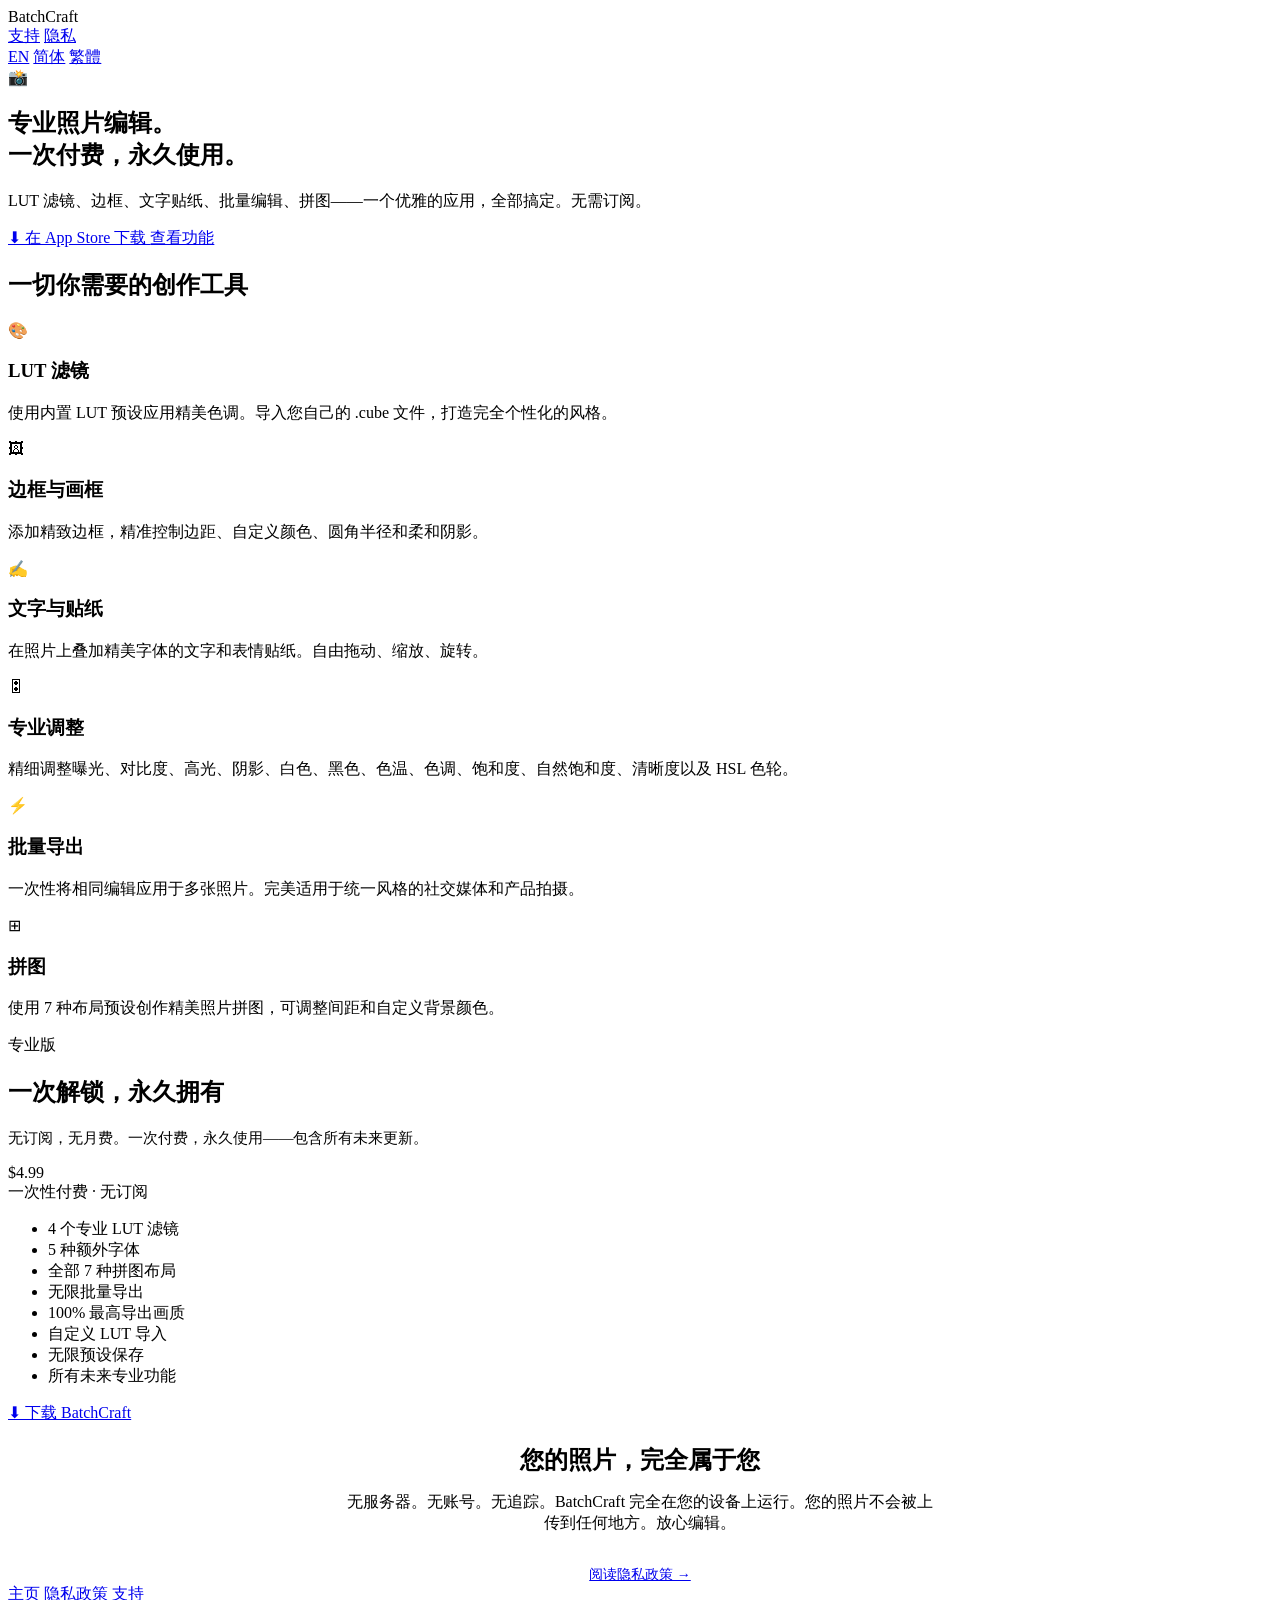
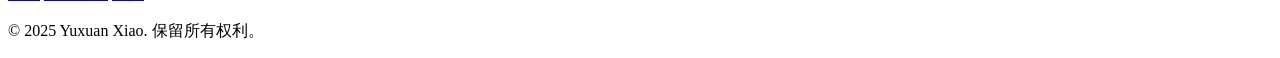
==== index-zh-hans.html @ 45fe2d6b "Create index-zh-hans.html" ====
<!DOCTYPE html>
<html lang="zh-Hans">
<head>
  <meta charset="UTF-8" />
  <meta name="viewport" content="width=device-width, initial-scale=1.0" />
  <title>BatchCraft — 专业 iPhone 照片编辑器</title>
  <meta name="description" content="BatchCraft 是 iPhone 上的专业照片编辑应用。强大的滤镜、边框、批量编辑和拼图功能。一次性专业版，无需订阅。" />
  <link rel="stylesheet" href="assets/style.css" />
</head>
<body>

<nav>
  <div class="nav-inner">
    <span class="nav-brand">BatchCraft</span>
    <div class="nav-links">
      <a href="support-zh-hans.html">支持</a>
      <a href="privacy-zh-hans.html">隐私</a>
      <div class="lang-switcher">
        <a href="index.html">EN</a>
        <a href="index-zh-hans.html" class="active">简体</a>
        <a href="index-zh-hant.html">繁體</a>
      </div>
    </div>
  </div>
</nav>

<!-- 主视觉 -->
<section class="hero">
  <div class="hero-icon">📸</div>
  <h1>专业照片编辑。<br /><span>一次付费，永久使用。</span></h1>
  <p>LUT 滤镜、边框、文字贴纸、批量编辑、拼图——一个优雅的应用，全部搞定。无需订阅。</p>
  <div class="cta-group">
    <a href="#" class="btn-primary">
      ⬇ 在 App Store 下载
    </a>
    <a href="#features" class="btn-secondary">查看功能</a>
  </div>
</section>

<div class="section-divider"></div>

<!-- 功能 -->
<section class="section" id="features">
  <div class="container">
    <h2 class="section-title">一切你需要的创作工具</h2>
    <div class="features-grid">

      <div class="feature-card">
        <div class="feature-icon">🎨</div>
        <h3>LUT 滤镜</h3>
        <p>使用内置 LUT 预设应用精美色调。导入您自己的 .cube 文件，打造完全个性化的风格。</p>
      </div>

      <div class="feature-card">
        <div class="feature-icon">🖼</div>
        <h3>边框与画框</h3>
        <p>添加精致边框，精准控制边距、自定义颜色、圆角半径和柔和阴影。</p>
      </div>

      <div class="feature-card">
        <div class="feature-icon">✍️</div>
        <h3>文字与贴纸</h3>
        <p>在照片上叠加精美字体的文字和表情贴纸。自由拖动、缩放、旋转。</p>
      </div>

      <div class="feature-card">
        <div class="feature-icon">🎛</div>
        <h3>专业调整</h3>
        <p>精细调整曝光、对比度、高光、阴影、白色、黑色、色温、色调、饱和度、自然饱和度、清晰度以及 HSL 色轮。</p>
      </div>

      <div class="feature-card">
        <div class="feature-icon">⚡</div>
        <h3>批量导出</h3>
        <p>一次性将相同编辑应用于多张照片。完美适用于统一风格的社交媒体和产品拍摄。</p>
      </div>

      <div class="feature-card">
        <div class="feature-icon">⊞</div>
        <h3>拼图</h3>
        <p>使用 7 种布局预设创作精美照片拼图，可调整间距和自定义背景颜色。</p>
      </div>

    </div>
  </div>
</section>

<div class="section-divider"></div>

<!-- 专业版 -->
<section class="section" id="pro">
  <div class="pro-callout">
    <span class="pro-badge">专业版</span>
    <h2>一次解锁，永久拥有</h2>
    <p style="color:var(--text-sec); font-size:0.95rem;">无订阅，无月费。一次付费，永久使用——包含所有未来更新。</p>
    <div class="price">$4.99</div>
    <div class="price-note">一次性付费 · 无订阅</div>
    <ul class="pro-features-list">
      <li>4 个专业 LUT 滤镜</li>
      <li>5 种额外字体</li>
      <li>全部 7 种拼图布局</li>
      <li>无限批量导出</li>
      <li>100% 最高导出画质</li>
      <li>自定义 LUT 导入</li>
      <li>无限预设保存</li>
      <li>所有未来专业功能</li>
    </ul>
    <a href="#" class="btn-primary">⬇ 下载 BatchCraft</a>
  </div>
</section>

<div class="section-divider"></div>

<!-- 隐私承诺 -->
<section class="section">
  <div class="container" style="text-align:center; max-width:600px; margin:0 auto;">
    <h2 class="section-title" style="margin-bottom:16px;">您的照片，完全属于您</h2>
    <p style="color:var(--text-sec);">无服务器。无账号。无追踪。BatchCraft 完全在您的设备上运行。您的照片不会被上传到任何地方。放心编辑。</p>
    <a href="privacy-zh-hans.html" style="display:inline-block; margin-top:16px; font-size:0.875rem;">阅读隐私政策 →</a>
  </div>
</section>

<footer>
  <div class="footer-links">
    <a href="index-zh-hans.html">主页</a>
    <a href="privacy-zh-hans.html">隐私政策</a>
    <a href="support-zh-hans.html">支持</a>
  </div>
  <p>© 2025 Yuxuan Xiao. 保留所有权利。</p>
</footer>

</body>
</html>
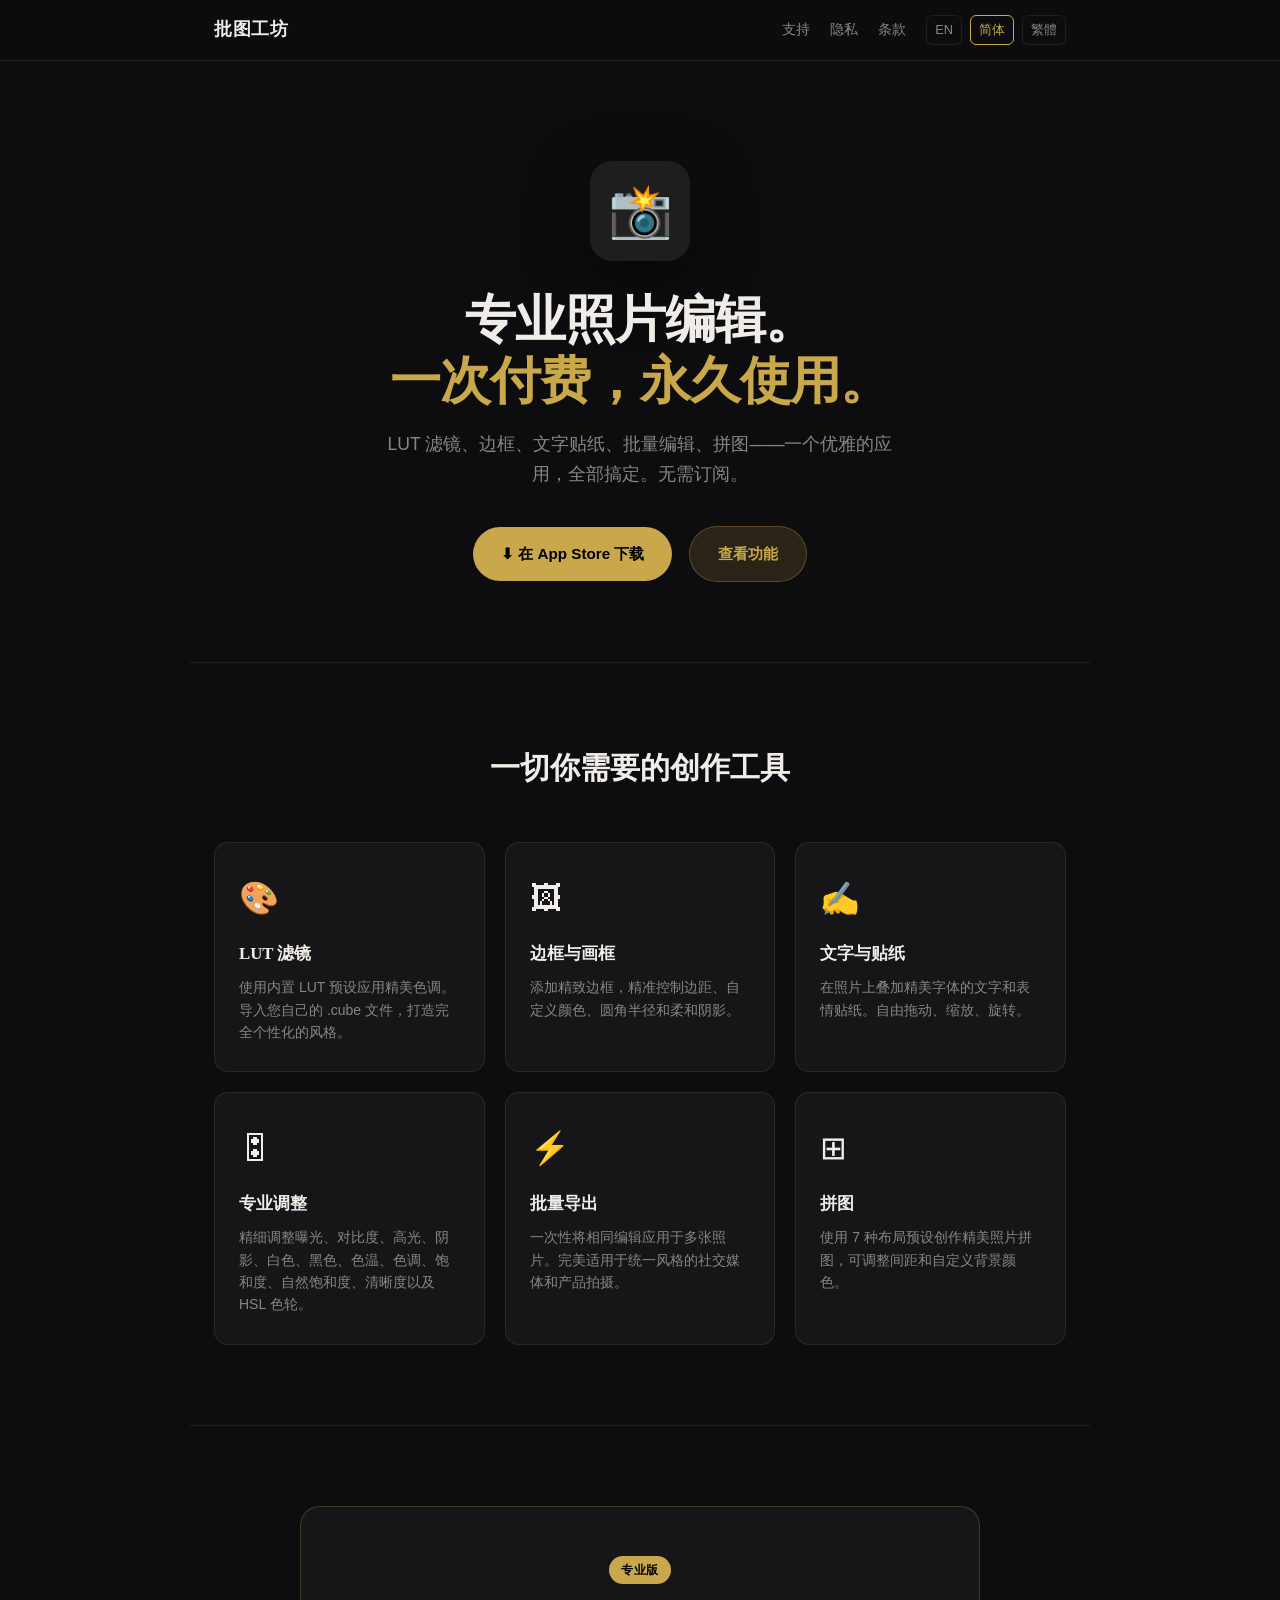
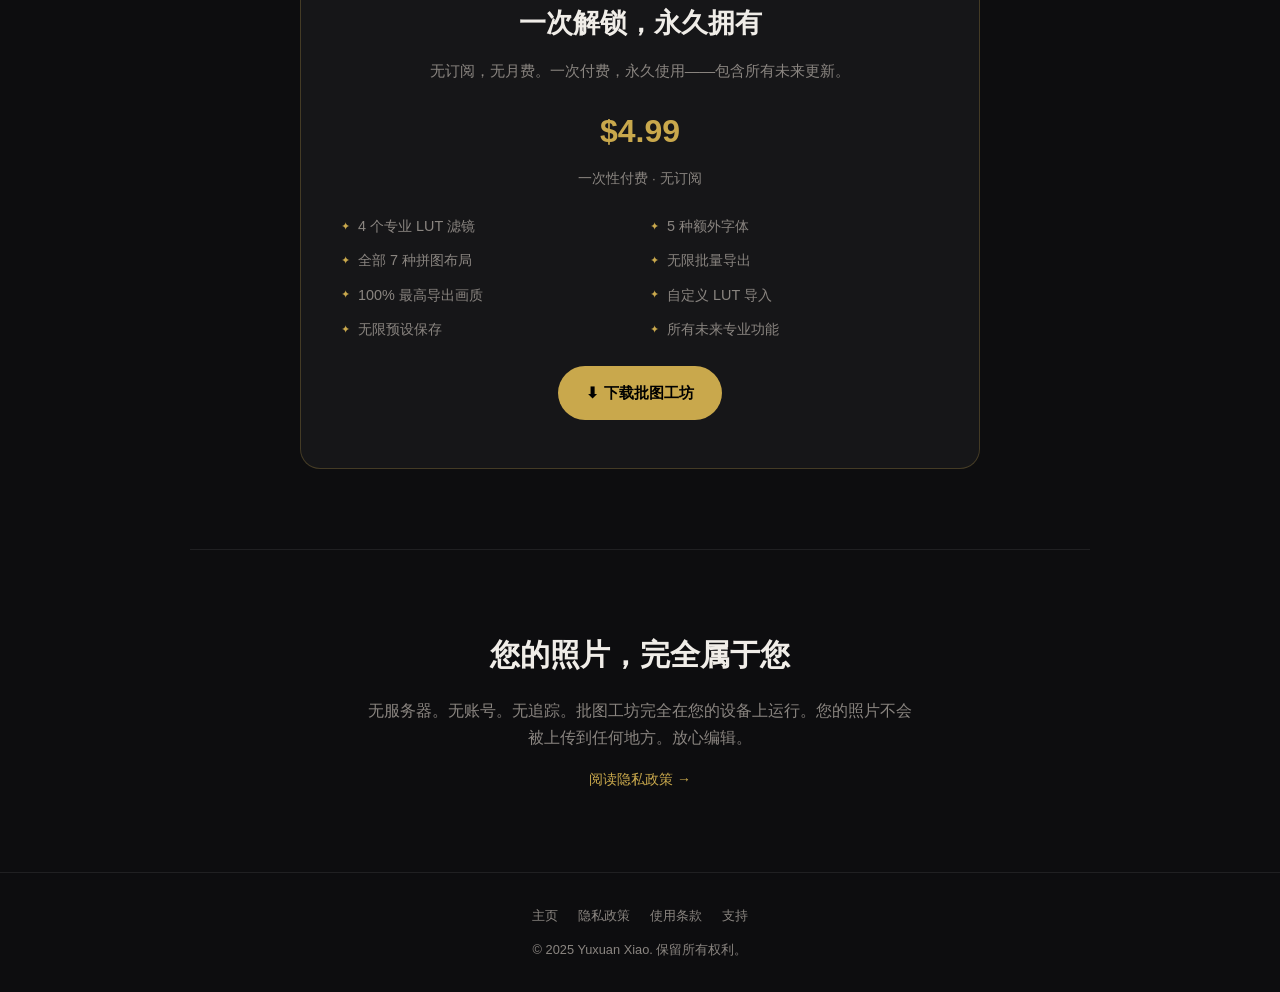
==== commit 8008f424: "Update index-zh-hans.html" ====
--- a/index-zh-hans.html
+++ b/index-zh-hans.html
@@ -3,18 +3,19 @@
 <head>
   <meta charset="UTF-8" />
   <meta name="viewport" content="width=device-width, initial-scale=1.0" />
-  <title>BatchCraft — 专业 iPhone 照片编辑器</title>
-  <meta name="description" content="BatchCraft 是 iPhone 上的专业照片编辑应用。强大的滤镜、边框、批量编辑和拼图功能。一次性专业版，无需订阅。" />
+  <title>批图工坊 (BatchCraft) — 专业 iPhone 照片编辑器</title>
+  <meta name="description" content="批图工坊是 iPhone 上的专业照片编辑应用。强大的滤镜、边框、批量编辑和拼图功能。一次性专业版，无需订阅。" />
   <link rel="stylesheet" href="assets/style.css" />
 </head>
 <body>
 
 <nav>
   <div class="nav-inner">
-    <span class="nav-brand">BatchCraft</span>
+    <span class="nav-brand">批图工坊</span>
     <div class="nav-links">
       <a href="support-zh-hans.html">支持</a>
       <a href="privacy-zh-hans.html">隐私</a>
+      <a href="terms-zh-hans.html">条款</a>
       <div class="lang-switcher">
         <a href="index.html">EN</a>
         <a href="index-zh-hans.html" class="active">简体</a>
@@ -105,7 +106,7 @@
       <li>无限预设保存</li>
       <li>所有未来专业功能</li>
     </ul>
-    <a href="#" class="btn-primary">⬇ 下载 BatchCraft</a>
+    <a href="#" class="btn-primary">⬇ 下载批图工坊</a>
   </div>
 </section>
 
@@ -115,7 +116,7 @@
 <section class="section">
   <div class="container" style="text-align:center; max-width:600px; margin:0 auto;">
     <h2 class="section-title" style="margin-bottom:16px;">您的照片，完全属于您</h2>
-    <p style="color:var(--text-sec);">无服务器。无账号。无追踪。BatchCraft 完全在您的设备上运行。您的照片不会被上传到任何地方。放心编辑。</p>
+    <p style="color:var(--text-sec);">无服务器。无账号。无追踪。批图工坊完全在您的设备上运行。您的照片不会被上传到任何地方。放心编辑。</p>
     <a href="privacy-zh-hans.html" style="display:inline-block; margin-top:16px; font-size:0.875rem;">阅读隐私政策 →</a>
   </div>
 </section>
@@ -124,6 +125,7 @@
   <div class="footer-links">
     <a href="index-zh-hans.html">主页</a>
     <a href="privacy-zh-hans.html">隐私政策</a>
+    <a href="terms-zh-hans.html">使用条款</a>
     <a href="support-zh-hans.html">支持</a>
   </div>
   <p>© 2025 Yuxuan Xiao. 保留所有权利。</p>
--- a/assets/style.css
+++ b/assets/style.css
@@ -0,0 +1,420 @@
+/* ============================================================
+   BatchCraft — Shared Stylesheet
+   Dark gold palette matching the iOS app
+   ============================================================ */
+
+:root {
+  --bg:          #0D0D0F;
+  --surface:     #161618;
+  --surface-2:   #1E1E21;
+  --accent:      #C9A84C;
+  --accent-dim:  rgba(201,168,76,0.15);
+  --text-pri:    #F0EDE8;
+  --text-sec:    #8A8580;
+  --border:      rgba(255,255,255,0.08);
+  --radius:      14px;
+  --font:        -apple-system, BlinkMacSystemFont, "Segoe UI", Helvetica, Arial, sans-serif;
+  --font-serif:  "Georgia", "Palatino Linotype", serif;
+  --max-w:       900px;
+}
+
+*, *::before, *::after { box-sizing: border-box; margin: 0; padding: 0; }
+
+html { scroll-behavior: smooth; }
+
+body {
+  background: var(--bg);
+  color: var(--text-pri);
+  font-family: var(--font);
+  font-size: 16px;
+  line-height: 1.7;
+  -webkit-font-smoothing: antialiased;
+}
+
+a { color: var(--accent); text-decoration: none; }
+a:hover { text-decoration: underline; }
+
+/* ── Layout ─────────────────────────────────────────────── */
+
+.container {
+  max-width: var(--max-w);
+  margin: 0 auto;
+  padding: 0 24px;
+}
+
+/* ── Nav ─────────────────────────────────────────────────── */
+
+nav {
+  position: sticky;
+  top: 0;
+  z-index: 100;
+  background: rgba(13,13,15,0.85);
+  backdrop-filter: blur(16px);
+  -webkit-backdrop-filter: blur(16px);
+  border-bottom: 1px solid var(--border);
+}
+
+.nav-inner {
+  display: flex;
+  align-items: center;
+  justify-content: space-between;
+  height: 60px;
+  max-width: var(--max-w);
+  margin: 0 auto;
+  padding: 0 24px;
+}
+
+.nav-brand {
+  font-family: var(--font-serif);
+  font-weight: 700;
+  font-size: 1.1rem;
+  color: var(--text-pri);
+  letter-spacing: 0.03em;
+}
+
+.nav-links {
+  display: flex;
+  gap: 20px;
+  align-items: center;
+  font-size: 0.875rem;
+}
+
+.nav-links a {
+  color: var(--text-sec);
+  transition: color 0.2s;
+}
+.nav-links a:hover { color: var(--text-pri); text-decoration: none; }
+
+.lang-switcher {
+  display: flex;
+  gap: 8px;
+  font-size: 0.8rem;
+}
+.lang-switcher a {
+  padding: 3px 8px;
+  border-radius: 6px;
+  color: var(--text-sec);
+  border: 1px solid var(--border);
+  transition: all 0.2s;
+}
+.lang-switcher a:hover,
+.lang-switcher a.active {
+  color: var(--accent);
+  border-color: var(--accent);
+  text-decoration: none;
+}
+
+/* ── Hero ────────────────────────────────────────────────── */
+
+.hero {
+  padding: 100px 24px 80px;
+  text-align: center;
+}
+
+.hero-icon {
+  width: 100px;
+  height: 100px;
+  border-radius: 22px;
+  margin: 0 auto 28px;
+  background: var(--surface-2);
+  display: flex;
+  align-items: center;
+  justify-content: center;
+  font-size: 52px;
+  box-shadow: 0 20px 60px rgba(0,0,0,0.5);
+}
+
+.hero h1 {
+  font-family: var(--font-serif);
+  font-size: clamp(2rem, 5vw, 3.2rem);
+  font-weight: 700;
+  color: var(--text-pri);
+  letter-spacing: -0.02em;
+  line-height: 1.2;
+  margin-bottom: 18px;
+}
+
+.hero h1 span { color: var(--accent); }
+
+.hero p {
+  font-size: 1.1rem;
+  color: var(--text-sec);
+  max-width: 540px;
+  margin: 0 auto 36px;
+}
+
+.btn-primary {
+  display: inline-flex;
+  align-items: center;
+  gap: 10px;
+  background: var(--accent);
+  color: #000;
+  font-weight: 700;
+  font-size: 0.95rem;
+  padding: 14px 28px;
+  border-radius: 50px;
+  transition: opacity 0.2s, transform 0.2s;
+}
+.btn-primary:hover { opacity: 0.88; transform: translateY(-1px); text-decoration: none; }
+
+.btn-secondary {
+  display: inline-flex;
+  align-items: center;
+  gap: 10px;
+  background: var(--accent-dim);
+  color: var(--accent);
+  font-weight: 600;
+  font-size: 0.95rem;
+  padding: 14px 28px;
+  border-radius: 50px;
+  border: 1px solid rgba(201,168,76,0.3);
+  transition: opacity 0.2s;
+  margin-left: 12px;
+}
+.btn-secondary:hover { opacity: 0.8; text-decoration: none; }
+
+/* ── Features ────────────────────────────────────────────── */
+
+.section { padding: 80px 24px; }
+.section-title {
+  font-family: var(--font-serif);
+  font-size: 1.9rem;
+  font-weight: 700;
+  text-align: center;
+  margin-bottom: 48px;
+  color: var(--text-pri);
+}
+
+.features-grid {
+  display: grid;
+  grid-template-columns: repeat(auto-fit, minmax(240px, 1fr));
+  gap: 20px;
+  max-width: var(--max-w);
+  margin: 0 auto;
+}
+
+.feature-card {
+  background: var(--surface);
+  border: 1px solid var(--border);
+  border-radius: var(--radius);
+  padding: 28px 24px;
+  transition: border-color 0.2s;
+}
+.feature-card:hover { border-color: rgba(201,168,76,0.3); }
+
+.feature-icon {
+  font-size: 2rem;
+  margin-bottom: 14px;
+}
+
+.feature-card h3 {
+  font-family: var(--font-serif);
+  font-size: 1.05rem;
+  margin-bottom: 8px;
+  color: var(--text-pri);
+}
+
+.feature-card p {
+  font-size: 0.875rem;
+  color: var(--text-sec);
+  line-height: 1.6;
+}
+
+/* ── Pro Callout ─────────────────────────────────────────── */
+
+.pro-callout {
+  background: var(--surface);
+  border: 1px solid rgba(201,168,76,0.25);
+  border-radius: 20px;
+  padding: 48px 40px;
+  max-width: 680px;
+  margin: 0 auto;
+  text-align: center;
+}
+
+.pro-badge {
+  display: inline-block;
+  background: var(--accent);
+  color: #000;
+  font-weight: 700;
+  font-size: 0.75rem;
+  letter-spacing: 0.08em;
+  padding: 4px 12px;
+  border-radius: 20px;
+  margin-bottom: 16px;
+  text-transform: uppercase;
+}
+
+.pro-callout h2 {
+  font-family: var(--font-serif);
+  font-size: 1.7rem;
+  margin-bottom: 12px;
+  color: var(--text-pri);
+}
+
+.pro-callout .price {
+  font-size: 2rem;
+  font-weight: 700;
+  color: var(--accent);
+  margin: 20px 0 8px;
+}
+
+.pro-callout .price-note {
+  font-size: 0.85rem;
+  color: var(--text-sec);
+  margin-bottom: 24px;
+}
+
+.pro-features-list {
+  list-style: none;
+  display: grid;
+  grid-template-columns: 1fr 1fr;
+  gap: 10px 20px;
+  text-align: left;
+  margin: 24px 0;
+}
+
+.pro-features-list li {
+  font-size: 0.9rem;
+  color: var(--text-sec);
+  display: flex;
+  align-items: center;
+  gap: 8px;
+}
+.pro-features-list li::before {
+  content: "✦";
+  color: var(--accent);
+  font-size: 0.7rem;
+  flex-shrink: 0;
+}
+
+/* ── Privacy / Support page content ─────────────────────── */
+
+.page-header {
+  padding: 60px 24px 40px;
+  border-bottom: 1px solid var(--border);
+}
+.page-header h1 {
+  font-family: var(--font-serif);
+  font-size: 2rem;
+  color: var(--text-pri);
+  margin-bottom: 8px;
+}
+.page-header p {
+  color: var(--text-sec);
+  font-size: 0.9rem;
+}
+
+.prose {
+  max-width: 720px;
+  margin: 0 auto;
+  padding: 48px 24px 80px;
+}
+
+.prose h2 {
+  font-family: var(--font-serif);
+  font-size: 1.2rem;
+  color: var(--text-pri);
+  margin: 36px 0 12px;
+}
+.prose h2:first-child { margin-top: 0; }
+
+.prose p { color: var(--text-sec); margin-bottom: 16px; }
+
+.prose ul {
+  list-style: none;
+  margin: 0 0 16px 0;
+  padding: 0;
+}
+.prose ul li {
+  color: var(--text-sec);
+  padding: 6px 0 6px 20px;
+  position: relative;
+  font-size: 0.95rem;
+}
+.prose ul li::before {
+  content: "–";
+  position: absolute;
+  left: 0;
+  color: var(--accent);
+}
+
+.prose .highlight-box {
+  background: var(--accent-dim);
+  border: 1px solid rgba(201,168,76,0.2);
+  border-radius: 10px;
+  padding: 16px 20px;
+  margin: 20px 0;
+  font-size: 0.9rem;
+  color: var(--text-sec);
+}
+.prose .highlight-box strong { color: var(--text-pri); }
+
+/* ── FAQ ─────────────────────────────────────────────────── */
+
+.faq-item {
+  border-bottom: 1px solid var(--border);
+  padding: 24px 0;
+}
+.faq-item:first-child { padding-top: 0; }
+
+.faq-item h3 {
+  font-family: var(--font-serif);
+  font-size: 1rem;
+  color: var(--text-pri);
+  margin-bottom: 10px;
+}
+
+.faq-item p {
+  font-size: 0.9rem;
+  color: var(--text-sec);
+}
+
+/* ── Contact card ────────────────────────────────────────── */
+
+.contact-card {
+  background: var(--surface);
+  border: 1px solid var(--border);
+  border-radius: var(--radius);
+  padding: 32px;
+  text-align: center;
+  margin: 40px 0;
+}
+.contact-card h2 {
+  font-family: var(--font-serif);
+  font-size: 1.3rem;
+  margin-bottom: 10px;
+}
+.contact-card p { font-size: 0.9rem; color: var(--text-sec); margin-bottom: 20px; }
+
+/* ── Footer ──────────────────────────────────────────────── */
+
+footer {
+  border-top: 1px solid var(--border);
+  padding: 32px 24px;
+  text-align: center;
+  font-size: 0.8rem;
+  color: var(--text-sec);
+}
+footer a { color: var(--text-sec); }
+footer a:hover { color: var(--accent); }
+.footer-links { display: flex; gap: 20px; justify-content: center; margin-bottom: 12px; flex-wrap: wrap; }
+
+/* ── Divider ─────────────────────────────────────────────── */
+.section-divider {
+  height: 1px;
+  background: var(--border);
+  max-width: var(--max-w);
+  margin: 0 auto;
+}
+
+/* ── Responsive ──────────────────────────────────────────── */
+
+@media (max-width: 600px) {
+  .hero { padding: 60px 20px 50px; }
+  .pro-callout { padding: 32px 20px; }
+  .pro-features-list { grid-template-columns: 1fr; }
+  .btn-secondary { margin-left: 0; margin-top: 12px; }
+  .hero .cta-group { display: flex; flex-direction: column; align-items: center; gap: 12px; }
+  .btn-secondary { margin: 0; }
+}
